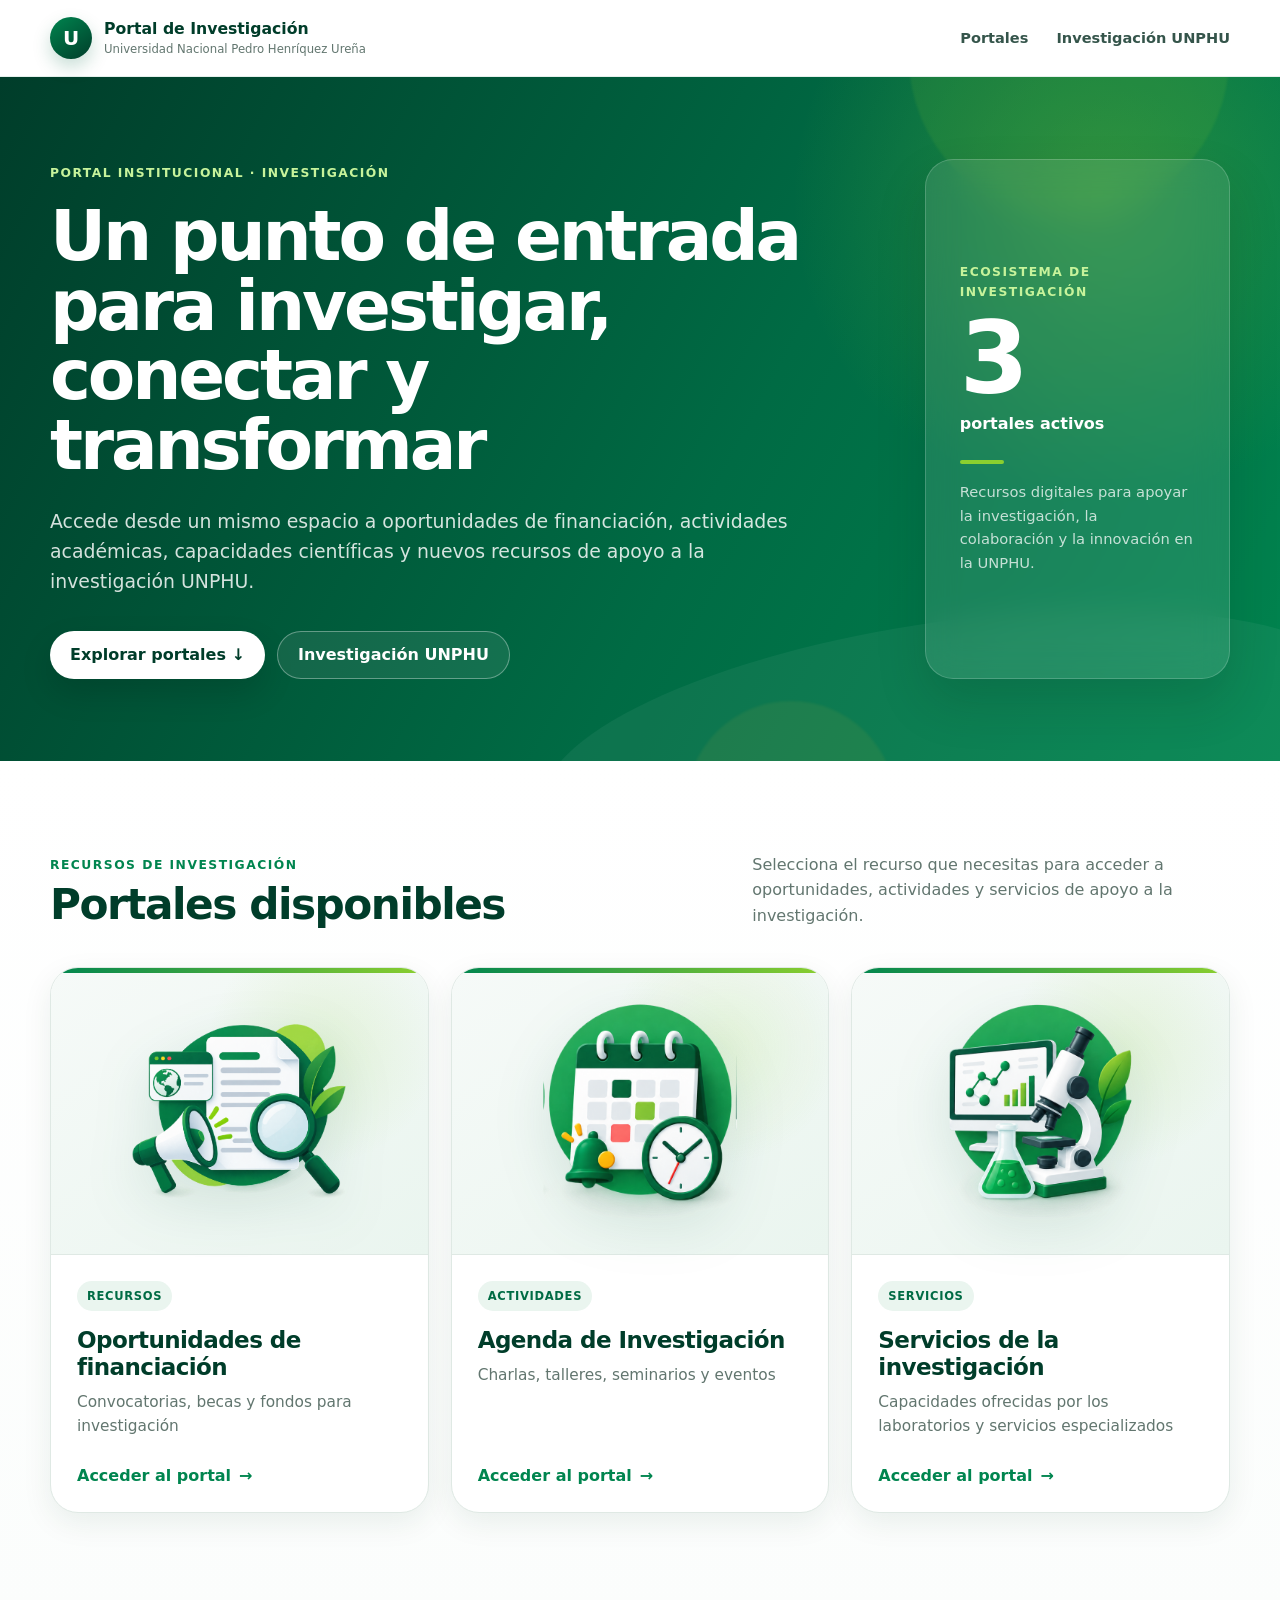
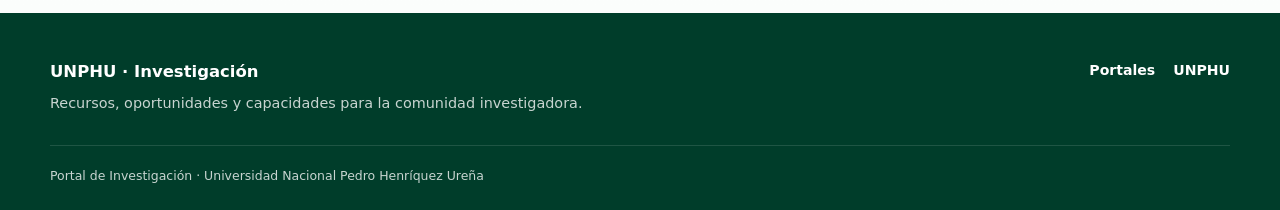
==== index.html @ 7eee3063 "Rename index.html.html to index.html" ====
<!DOCTYPE html>
<html lang="es">
<head>
    <meta charset="UTF-8">
    <meta name="viewport" content="width=device-width, initial-scale=1.0">
    <meta name="theme-color" content="#006b44">
    <meta name="description" content="Portal de Investigación UNPHU: acceso a oportunidades, agenda y servicios para la comunidad investigadora.">
    <title>Portal de Investigación UNPHU</title>
    <link rel="stylesheet" href="css/styles.css">
</head>
<body>
    <header class="site-header">
        <div class="container header-inner">
            <a class="brand" href="#inicio" aria-label="Portal de Investigación UNPHU">
                <span class="brand-mark" aria-hidden="true">U</span>
                <span class="brand-copy">
                    <strong>Portal de Investigación</strong>
                    <small>Universidad Nacional Pedro Henríquez Ureña</small>
                </span>
            </a>

            <nav class="main-nav" aria-label="Navegación principal">
                <a href="#portales">Portales</a>
                <a href="https://unphu.edu.do/investigacion/" target="_blank" rel="noopener noreferrer">Investigación UNPHU</a>
            </nav>
        </div>
    </header>

    <main>
        <section class="hero" id="inicio">
            <div class="hero-glow hero-glow-one" aria-hidden="true"></div>
            <div class="hero-glow hero-glow-two" aria-hidden="true"></div>
            <div class="container hero-grid">
                <div class="hero-copy">
                    <span class="eyebrow">Portal institucional · Investigación</span>
                    <h1>Un punto de entrada para investigar, conectar y transformar</h1>
                    <p>
                        Accede desde un mismo espacio a oportunidades de financiación, actividades académicas,
                        capacidades científicas y nuevos recursos de apoyo a la investigación UNPHU.
                    </p>
                    <div class="hero-actions">
                        <a class="button button-primary" href="#portales">Explorar portales ↓</a>
                        <a class="button button-secondary" href="https://unphu.edu.do/investigacion/" target="_blank" rel="noopener noreferrer">Investigación UNPHU</a>
                    </div>
                </div>

                <aside class="hero-panel" aria-label="Resumen del portal">
                    <span class="panel-kicker">Ecosistema de investigación</span>
                    <strong class="panel-number" id="active-count">—</strong>
                    <span class="panel-label">portales activos</span>
                    <div class="panel-divider"></div>
                    <p>Recursos digitales para apoyar la investigación, la colaboración y la innovación en la UNPHU.</p>
                </aside>
            </div>
        </section>

        <section class="portal-section" id="portales">
            <div class="container">
                <div class="section-heading">
                    <div>
                        <span class="section-kicker">Recursos de investigación</span>
                        <h2>Portales disponibles</h2>
                    </div>
                    <p>Selecciona el recurso que necesitas para acceder a oportunidades, actividades y servicios de apoyo a la investigación.</p>
                </div>

                <div class="portal-grid" id="portal-grid" aria-live="polite"></div>
                <noscript>
                    <p class="empty-state">Activa JavaScript para visualizar los portales disponibles.</p>
                </noscript>
            </div>
        </section>
    </main>

    <footer class="site-footer">
        <div class="container footer-grid">
            <div>
                <strong>UNPHU · Investigación</strong>
                <p>Recursos, oportunidades y capacidades para la comunidad investigadora.</p>
            </div>
            <div class="footer-links">
                <a href="#portales">Portales</a>
                <a href="https://unphu.edu.do/" target="_blank" rel="noopener noreferrer">UNPHU</a>
            </div>
        </div>
        <div class="container footer-bottom">
            <span>Portal de Investigación · Universidad Nacional Pedro Henríquez Ureña</span>
        </div>
    </footer>

    <script src="js/portales.generated.js"></script>
    <script src="js/app.js"></script>
</body>
</html>
---- css/styles.css ----
:root {
    --green-950: #003d2a;
    --green-900: #00563a;
    --green-800: #006b44;
    --green-700: #00854f;
    --green-600: #10a460;
    --lime: #8bcf2f;
    --yellow: #f7b921;
    --ink: #17352b;
    --muted: #62766f;
    --line: #dfe9e4;
    --surface: #ffffff;
    --surface-soft: #f4f8f6;
    --surface-green: #eaf5ef;
    --shadow-sm: 0 10px 30px rgba(0, 61, 42, 0.08);
    --shadow-lg: 0 24px 64px rgba(0, 61, 42, 0.15);
    --radius-lg: 28px;
    --radius-md: 20px;
    --radius-sm: 12px;
    --max-width: 1180px;
}

* {
    box-sizing: border-box;
}

html {
    scroll-behavior: smooth;
}

body {
    margin: 0;
    color: var(--ink);
    background: var(--surface);
    font-family: Inter, ui-sans-serif, system-ui, -apple-system, BlinkMacSystemFont, "Segoe UI", sans-serif;
    line-height: 1.6;
}

a {
    color: inherit;
}

img {
    max-width: 100%;
    display: block;
}

.container {
    width: min(calc(100% - 40px), var(--max-width));
    margin-inline: auto;
}

.site-header {
    position: sticky;
    top: 0;
    z-index: 50;
    background: rgba(255, 255, 255, 0.94);
    border-bottom: 1px solid rgba(0, 107, 68, 0.10);
    backdrop-filter: blur(16px);
}

.header-inner {
    min-height: 76px;
    display: flex;
    align-items: center;
    justify-content: space-between;
    gap: 24px;
}

.brand {
    display: inline-flex;
    align-items: center;
    gap: 12px;
    text-decoration: none;
}

.brand-mark {
    width: 42px;
    height: 42px;
    display: grid;
    place-items: center;
    border-radius: 50%;
    color: #fff;
    background: linear-gradient(145deg, var(--green-700), var(--green-950));
    font-weight: 900;
    font-size: 1.25rem;
    box-shadow: 0 8px 18px rgba(0, 107, 68, 0.22);
}

.brand-copy {
    display: grid;
    line-height: 1.2;
}

.brand-copy strong {
    color: var(--green-950);
    font-size: 0.98rem;
}

.brand-copy small {
    color: var(--muted);
    margin-top: 3px;
    font-size: 0.73rem;
}

.main-nav {
    display: flex;
    align-items: center;
    gap: 28px;
    font-size: 0.91rem;
    font-weight: 700;
}

.main-nav a {
    text-decoration: none;
    color: #35554b;
    transition: color 0.2s ease;
}

.main-nav a:hover,
.main-nav a:focus-visible {
    color: var(--green-700);
}

.hero {
    position: relative;
    overflow: hidden;
    color: #fff;
    background:
        radial-gradient(circle at 86% 18%, rgba(139, 207, 47, 0.27), transparent 25%),
        linear-gradient(118deg, var(--green-950) 0%, var(--green-800) 57%, var(--green-700) 100%);
}

.hero::after {
    content: "";
    position: absolute;
    inset: auto -7vw -120px 42%;
    height: 260px;
    border-radius: 50%;
    background: rgba(255, 255, 255, 0.05);
    transform: rotate(-8deg);
}

.hero-glow {
    position: absolute;
    border-radius: 50%;
    filter: blur(1px);
    opacity: 0.7;
    pointer-events: none;
}

.hero-glow-one {
    width: 320px;
    height: 320px;
    right: 4%;
    top: -180px;
    background: rgba(139, 207, 47, 0.16);
}

.hero-glow-two {
    width: 210px;
    height: 210px;
    right: 30%;
    bottom: -150px;
    background: rgba(247, 185, 33, 0.10);
}

.hero-grid {
    position: relative;
    z-index: 2;
    min-height: 490px;
    display: grid;
    grid-template-columns: minmax(0, 1.45fr) minmax(280px, 0.55fr);
    align-items: center;
    gap: 70px;
    padding-block: 82px;
}

.eyebrow,
.section-kicker,
.panel-kicker {
    display: inline-block;
    font-size: 0.77rem;
    letter-spacing: 0.12em;
    text-transform: uppercase;
    font-weight: 800;
}

.eyebrow {
    color: #c7f39b;
    margin-bottom: 18px;
}

.hero h1 {
    max-width: 820px;
    margin: 0;
    font-size: clamp(2.5rem, 5.4vw, 5.1rem);
    line-height: 1.01;
    letter-spacing: -0.045em;
    font-weight: 850;
}

.hero-copy > p {
    max-width: 760px;
    margin: 25px 0 0;
    color: rgba(255, 255, 255, 0.83);
    font-size: clamp(1rem, 1.65vw, 1.18rem);
}

.hero-actions {
    display: flex;
    flex-wrap: wrap;
    gap: 12px;
    margin-top: 34px;
}

.button {
    min-height: 48px;
    display: inline-flex;
    align-items: center;
    justify-content: center;
    padding: 0 20px;
    border-radius: 999px;
    text-decoration: none;
    font-weight: 800;
    transition: transform 0.2s ease, box-shadow 0.2s ease, background 0.2s ease;
}

.button:hover {
    transform: translateY(-2px);
}

.button-primary {
    color: var(--green-950);
    background: #fff;
    box-shadow: 0 14px 32px rgba(0, 0, 0, 0.14);
}

.button-secondary {
    color: #fff;
    border: 1px solid rgba(255, 255, 255, 0.34);
    background: rgba(255, 255, 255, 0.08);
}

.hero-panel {
    align-self: stretch;
    min-height: 285px;
    display: flex;
    flex-direction: column;
    justify-content: center;
    padding: 34px;
    border: 1px solid rgba(255, 255, 255, 0.18);
    border-radius: var(--radius-lg);
    background: rgba(255, 255, 255, 0.10);
    box-shadow: 0 24px 50px rgba(0, 37, 25, 0.16);
    backdrop-filter: blur(16px);
}

.panel-kicker {
    color: #c7f39b;
}

.panel-number {
    margin-top: 10px;
    font-size: clamp(3.8rem, 8vw, 6.2rem);
    line-height: 0.95;
    letter-spacing: -0.06em;
}

.panel-label {
    font-weight: 800;
    margin-top: 4px;
}

.panel-divider {
    width: 44px;
    height: 4px;
    margin: 24px 0 16px;
    border-radius: 999px;
    background: var(--lime);
}

.hero-panel p {
    margin: 0;
    color: rgba(255, 255, 255, 0.75);
    font-size: 0.92rem;
}

.portal-section {
    padding: 90px 0 100px;
    background: linear-gradient(#fff, #fbfdfc);
}

.section-heading {
    display: grid;
    grid-template-columns: minmax(0, 0.95fr) minmax(280px, 0.7fr);
    align-items: end;
    justify-content: space-between;
    gap: 54px;
    margin-bottom: 38px;
}

.section-kicker {
    color: var(--green-700);
    margin-bottom: 7px;
}

.section-heading h2,
.update-card h2 {
    margin: 0;
    color: var(--green-950);
    font-size: clamp(2rem, 3.3vw, 3.1rem);
    line-height: 1.1;
    letter-spacing: -0.035em;
}

.section-heading > p {
    margin: 0;
    color: var(--muted);
}

.portal-grid {
    display: grid;
    grid-template-columns: repeat(3, minmax(0, 1fr));
    gap: 22px;
}

.portal-card {
    position: relative;
    min-width: 0;
    display: flex;
    flex-direction: column;
    overflow: hidden;
    border: 1px solid var(--line);
    border-radius: var(--radius-lg);
    background: #fff;
    box-shadow: var(--shadow-sm);
    transition: transform 0.24s ease, box-shadow 0.24s ease, border-color 0.24s ease;
}

.portal-card:hover,
.portal-card:focus-within {
    transform: translateY(-7px);
    border-color: rgba(0, 133, 79, 0.32);
    box-shadow: var(--shadow-lg);
}

.portal-card.is-featured::before {
    content: "";
    position: absolute;
    z-index: 3;
    top: 0;
    left: 0;
    right: 0;
    height: 5px;
    background: linear-gradient(90deg, var(--green-700), var(--lime));
}

.card-visual {
    min-height: 270px;
    display: grid;
    place-items: center;
    padding: 28px;
    background:
        radial-gradient(circle at 72% 28%, rgba(139, 207, 47, 0.14), transparent 34%),
        linear-gradient(145deg, #f6faf8, var(--surface-green));
    border-bottom: 1px solid var(--line);
}

.card-visual img {
    width: min(100%, 270px);
    height: 230px;
    object-fit: contain;
    filter: drop-shadow(0 18px 28px rgba(0, 86, 58, 0.12));
    transition: transform 0.28s ease;
}

.portal-card:hover .card-visual img {
    transform: translateY(-4px) scale(1.02);
}

.card-content {
    flex: 1;
    display: flex;
    flex-direction: column;
    padding: 26px 26px 24px;
}

.card-category {
    align-self: flex-start;
    display: inline-flex;
    padding: 6px 10px;
    border-radius: 999px;
    color: var(--green-800);
    background: var(--surface-green);
    font-size: 0.72rem;
    font-weight: 850;
    letter-spacing: 0.06em;
    text-transform: uppercase;
}

.card-title {
    margin: 16px 0 9px;
    color: var(--green-950);
    font-size: 1.44rem;
    line-height: 1.16;
    letter-spacing: -0.025em;
}

.card-description {
    margin: 0;
    color: var(--muted);
    font-size: 0.96rem;
}

.card-link {
    margin-top: auto;
    padding-top: 24px;
    display: inline-flex;
    align-items: center;
    gap: 8px;
    color: var(--green-700);
    text-decoration: none;
    font-weight: 850;
}

.card-link span {
    transition: transform 0.2s ease;
}

.card-link:hover span,
.card-link:focus-visible span {
    transform: translateX(4px);
}

.empty-state {
    grid-column: 1 / -1;
    margin: 0;
    padding: 34px;
    border: 1px dashed #b9cdc3;
    border-radius: var(--radius-md);
    text-align: center;
    color: var(--muted);
    background: var(--surface-soft);
}

.update-section {
    padding: 0 0 100px;
    background: #fbfdfc;
}

.update-card {
    display: grid;
    grid-template-columns: auto minmax(0, 1fr) auto;
    align-items: center;
    gap: 28px;
    padding: 34px 38px;
    border-radius: var(--radius-lg);
    color: var(--ink);
    background: var(--surface-green);
    border: 1px solid #d4e9dd;
}

.update-icon {
    width: 68px;
    height: 68px;
    display: grid;
    place-items: center;
    flex: 0 0 auto;
    border-radius: 20px;
    color: #fff;
    background: linear-gradient(145deg, var(--green-700), var(--green-950));
    font-size: 2rem;
    font-weight: 900;
    box-shadow: 0 14px 30px rgba(0, 107, 68, 0.18);
}

.update-card h2 {
    margin-top: 2px;
    font-size: clamp(1.55rem, 2.5vw, 2.35rem);
}

.update-card p {
    margin: 10px 0 0;
    color: var(--muted);
}

.update-meta {
    min-width: 150px;
    padding-left: 25px;
    border-left: 1px solid #c8ded2;
}

.update-meta span,
.update-meta strong {
    display: block;
}

.update-meta span {
    color: var(--muted);
    font-size: 0.78rem;
}

.update-meta strong {
    margin-top: 4px;
    color: var(--green-950);
    font-size: 0.95rem;
}

.site-footer {
    padding: 46px 0 24px;
    color: rgba(255, 255, 255, 0.78);
    background: var(--green-950);
}

.footer-grid {
    display: flex;
    align-items: flex-start;
    justify-content: space-between;
    gap: 35px;
    padding-bottom: 30px;
}

.footer-grid strong {
    color: #fff;
    font-size: 1.03rem;
}

.footer-grid p {
    max-width: 540px;
    margin: 6px 0 0;
    font-size: 0.9rem;
}

.footer-links {
    display: flex;
    flex-wrap: wrap;
    gap: 18px;
}

.footer-links a {
    color: #fff;
    font-size: 0.88rem;
    font-weight: 700;
    text-decoration: none;
}

.footer-bottom {
    display: flex;
    justify-content: space-between;
    gap: 20px;
    padding-top: 20px;
    border-top: 1px solid rgba(255, 255, 255, 0.12);
    font-size: 0.78rem;
}

@media (max-width: 980px) {
    .hero-grid {
        grid-template-columns: 1fr;
        gap: 32px;
        padding-block: 68px;
    }

    .hero-panel {
        min-height: 0;
        max-width: 450px;
    }

    .portal-grid {
        grid-template-columns: repeat(2, minmax(0, 1fr));
    }

    .section-heading {
        grid-template-columns: 1fr;
        gap: 14px;
    }

    .update-card {
        grid-template-columns: auto 1fr;
    }

    .update-meta {
        grid-column: 2;
        padding-left: 0;
        border-left: 0;
    }
}

@media (max-width: 720px) {
    .container {
        width: min(calc(100% - 28px), var(--max-width));
    }

    .header-inner {
        min-height: 68px;
    }

    .brand-copy small,
    .main-nav a:last-child {
        display: none;
    }

    .main-nav {
        gap: 12px;
    }

    .hero-grid {
        min-height: 0;
        padding-block: 55px 62px;
    }

    .hero h1 {
        font-size: clamp(2.35rem, 11vw, 4rem);
    }

    .hero-actions {
        flex-direction: column;
        align-items: stretch;
    }

    .button {
        width: 100%;
    }

    .hero-panel {
        padding: 28px;
    }

    .portal-section {
        padding: 68px 0 74px;
    }

    .portal-grid {
        grid-template-columns: 1fr;
    }

    .card-visual {
        min-height: 240px;
    }

    .update-section {
        padding-bottom: 70px;
    }

    .update-card {
        grid-template-columns: 1fr;
        padding: 28px;
    }

    .update-meta {
        grid-column: auto;
    }

    .footer-grid,
    .footer-bottom {
        flex-direction: column;
    }
}

@media (prefers-reduced-motion: reduce) {
    html {
        scroll-behavior: auto;
    }

    *,
    *::before,
    *::after {
        transition-duration: 0.01ms !important;
        animation-duration: 0.01ms !important;
        animation-iteration-count: 1 !important;
    }
}
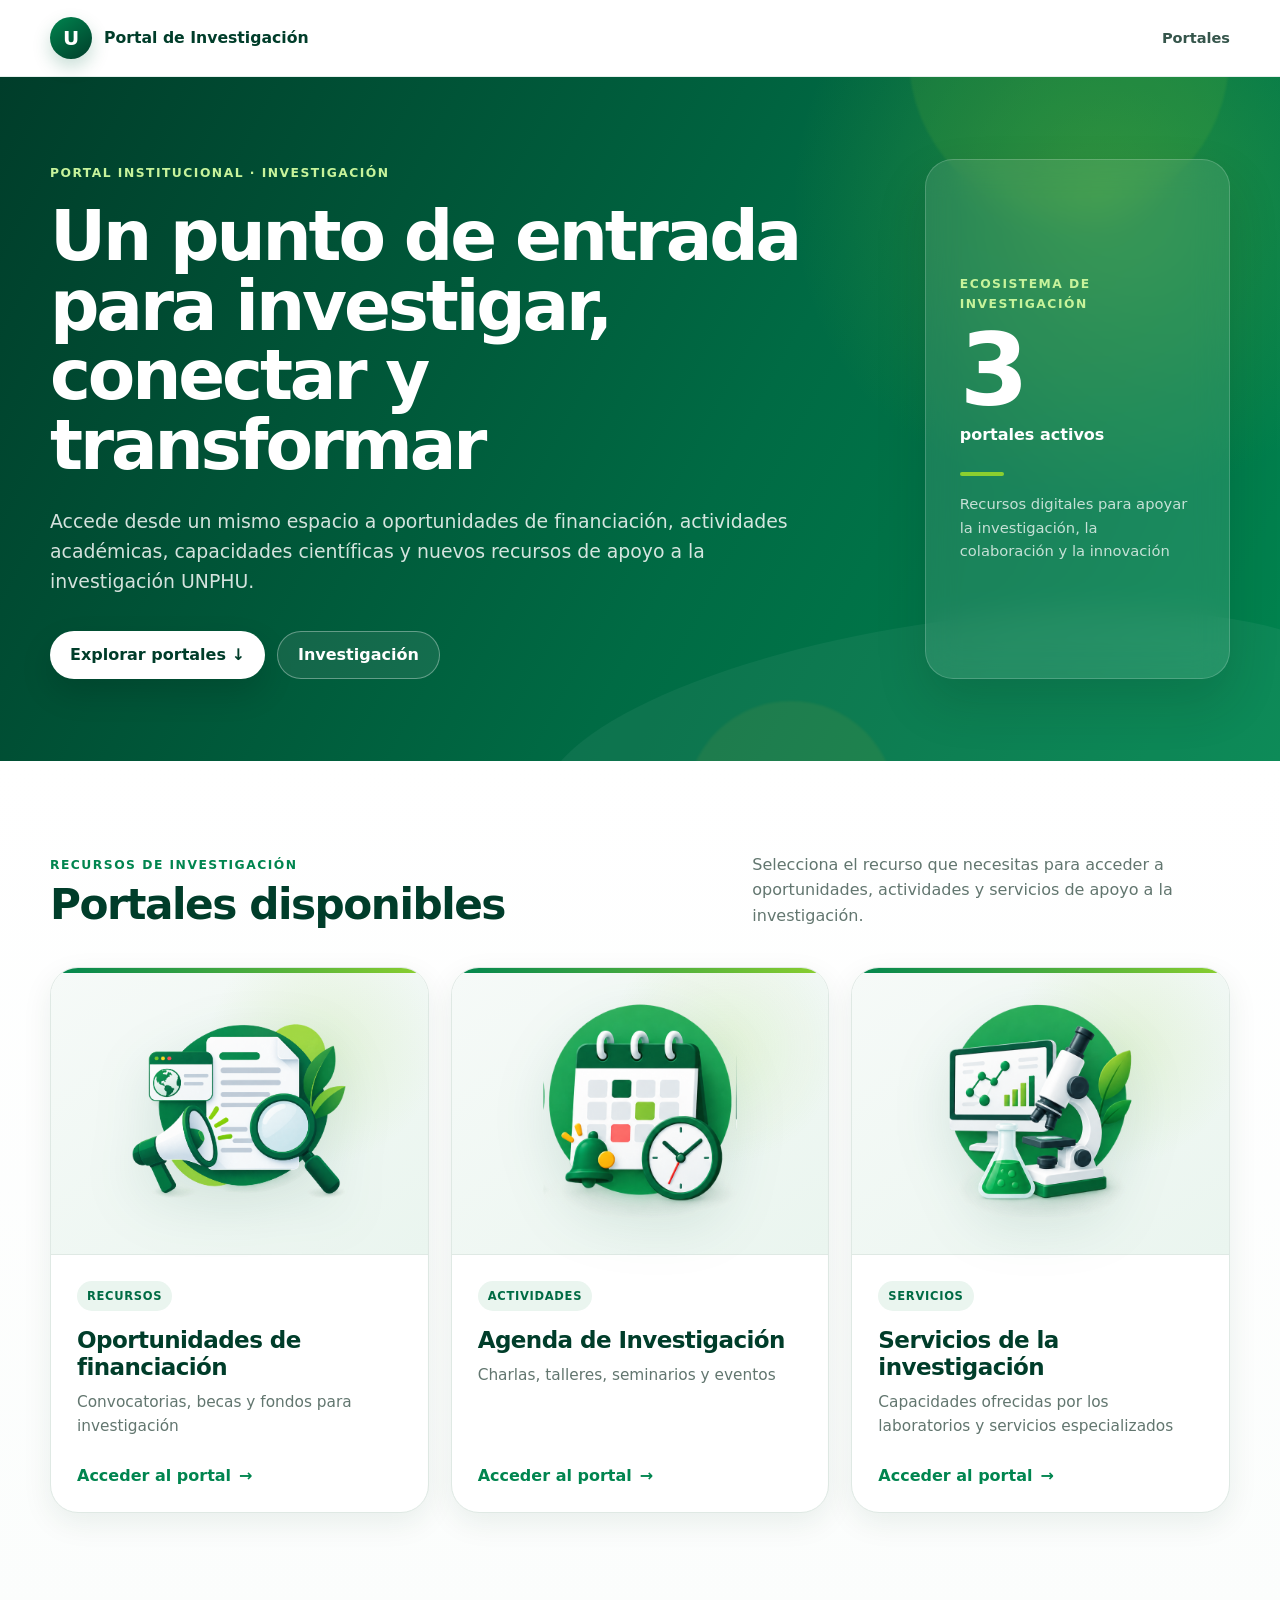
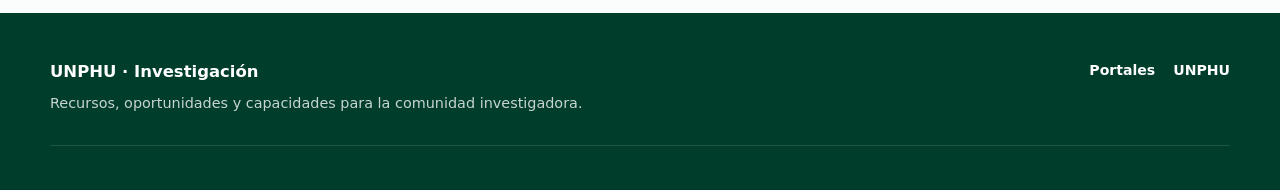
==== commit 753ee1d3: "Update meta description and brand labels in index.html" ====
--- a/index.html
+++ b/index.html
@@ -4,24 +4,24 @@
     <meta charset="UTF-8">
     <meta name="viewport" content="width=device-width, initial-scale=1.0">
     <meta name="theme-color" content="#006b44">
-    <meta name="description" content="Portal de Investigación UNPHU: acceso a oportunidades, agenda y servicios para la comunidad investigadora.">
-    <title>Portal de Investigación UNPHU</title>
+    <meta name="description" content="Portal de Investigación: acceso a oportunidades, agenda y servicios para la comunidad investigadora.">
+
     <link rel="stylesheet" href="css/styles.css">
 </head>
 <body>
     <header class="site-header">
         <div class="container header-inner">
-            <a class="brand" href="#inicio" aria-label="Portal de Investigación UNPHU">
+            <a class="brand" href="#inicio" aria-label="Portal de Investigación ">
                 <span class="brand-mark" aria-hidden="true">U</span>
                 <span class="brand-copy">
                     <strong>Portal de Investigación</strong>
-                    <small>Universidad Nacional Pedro Henríquez Ureña</small>
+
                 </span>
             </a>
 
             <nav class="main-nav" aria-label="Navegación principal">
                 <a href="#portales">Portales</a>
-                <a href="https://unphu.edu.do/investigacion/" target="_blank" rel="noopener noreferrer">Investigación UNPHU</a>
+      
             </nav>
         </div>
     </header>
@@ -40,7 +40,7 @@
                     </p>
                     <div class="hero-actions">
                         <a class="button button-primary" href="#portales">Explorar portales ↓</a>
-                        <a class="button button-secondary" href="https://unphu.edu.do/investigacion/" target="_blank" rel="noopener noreferrer">Investigación UNPHU</a>
+                        <a class="button button-secondary" href="https://unphu.edu.do/investigacion/" target="_blank" rel="noopener noreferrer">Investigación</a>
                     </div>
                 </div>
 
@@ -49,7 +49,7 @@
                     <strong class="panel-number" id="active-count">—</strong>
                     <span class="panel-label">portales activos</span>
                     <div class="panel-divider"></div>
-                    <p>Recursos digitales para apoyar la investigación, la colaboración y la innovación en la UNPHU.</p>
+                    <p>Recursos digitales para apoyar la investigación, la colaboración y la innovación </p>
                 </aside>
             </div>
         </section>
@@ -84,7 +84,7 @@
             </div>
         </div>
         <div class="container footer-bottom">
-            <span>Portal de Investigación · Universidad Nacional Pedro Henríquez Ureña</span>
+
         </div>
     </footer>
 
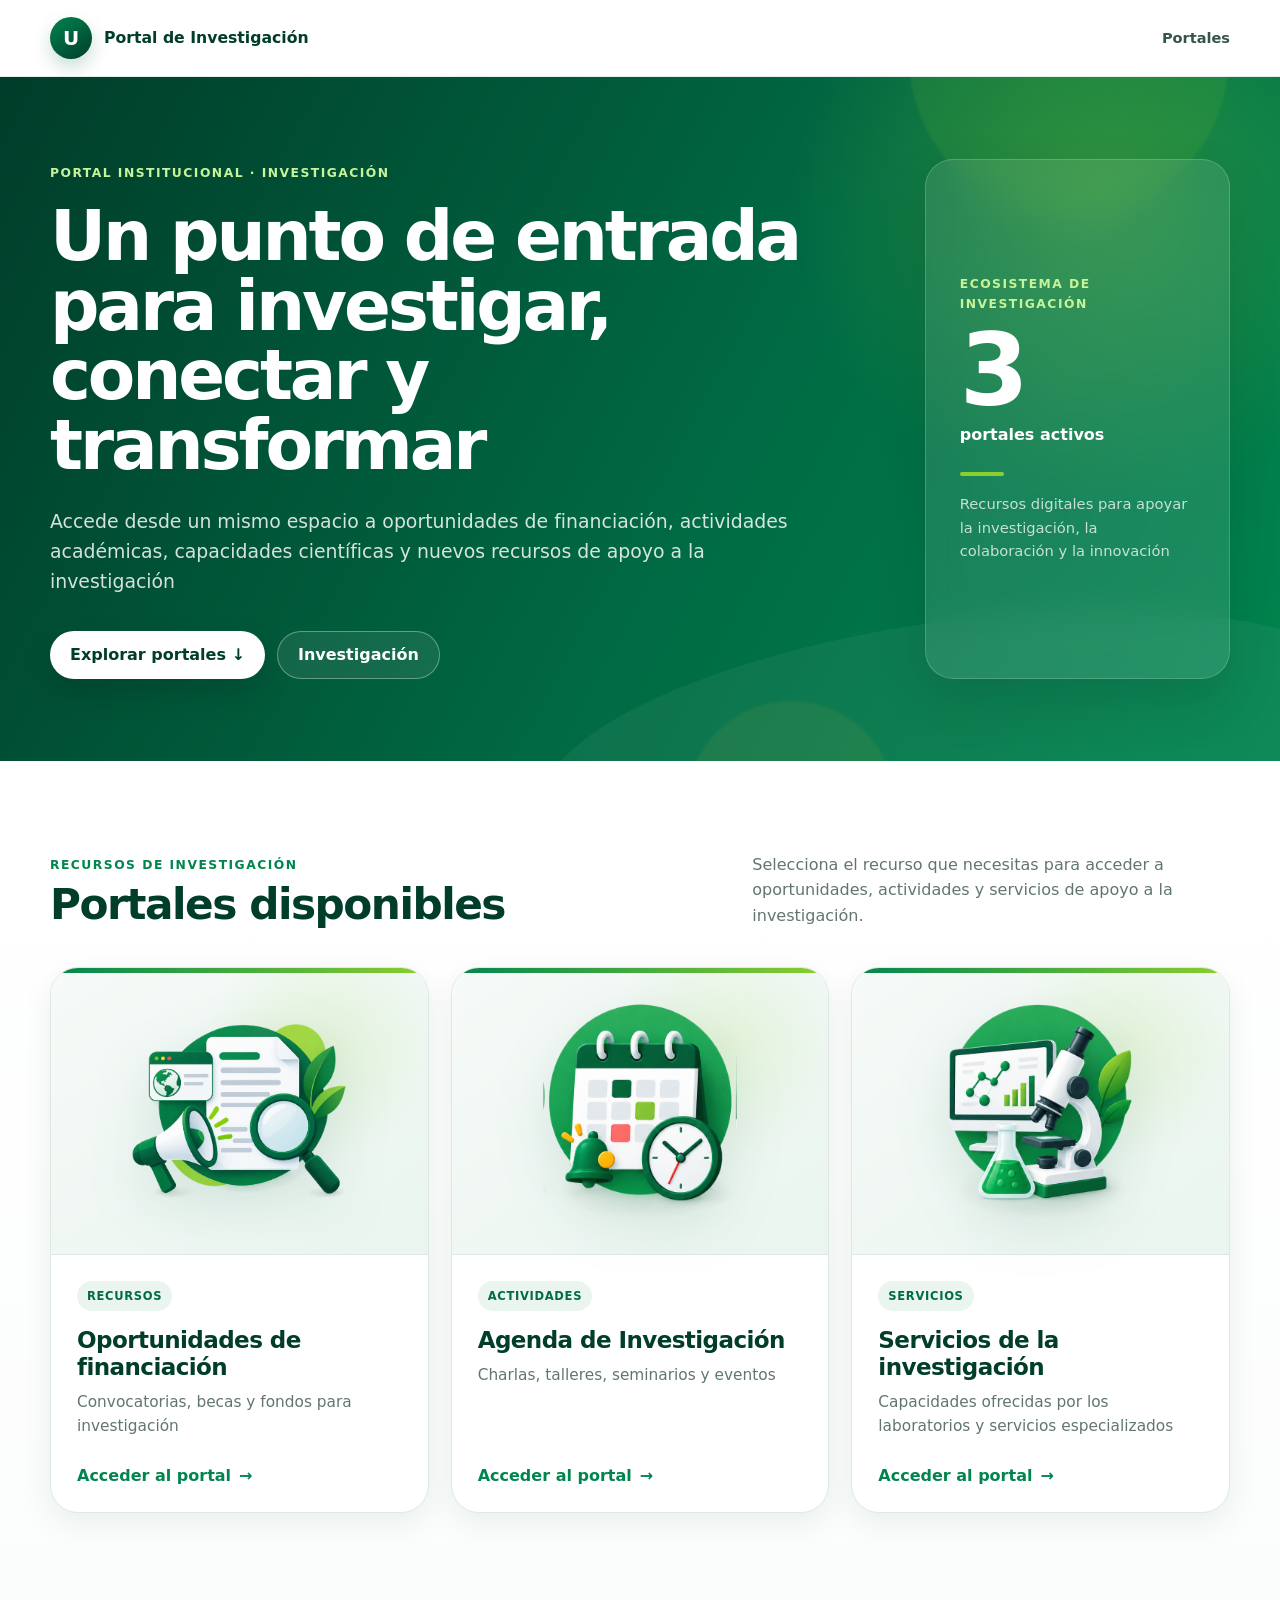
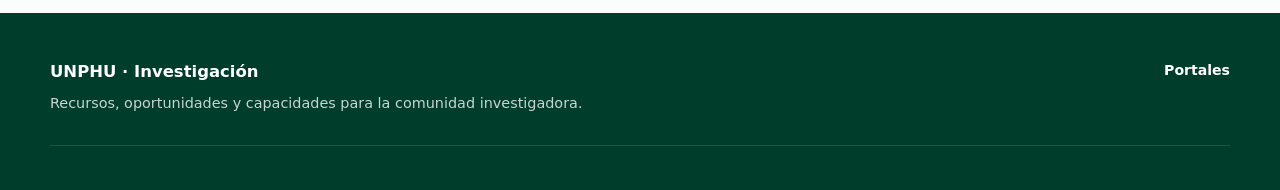
==== commit 02e9586a: "Remove UNPHU link from footer Removed the UNPHU link from the footer section." ====
--- a/index.html
+++ b/index.html
@@ -36,7 +36,7 @@
                     <h1>Un punto de entrada para investigar, conectar y transformar</h1>
                     <p>
                         Accede desde un mismo espacio a oportunidades de financiación, actividades académicas,
-                        capacidades científicas y nuevos recursos de apoyo a la investigación UNPHU.
+                        capacidades científicas y nuevos recursos de apoyo a la investigación
                     </p>
                     <div class="hero-actions">
                         <a class="button button-primary" href="#portales">Explorar portales ↓</a>
@@ -80,7 +80,6 @@
             </div>
             <div class="footer-links">
                 <a href="#portales">Portales</a>
-                <a href="https://unphu.edu.do/" target="_blank" rel="noopener noreferrer">UNPHU</a>
             </div>
         </div>
         <div class="container footer-bottom">
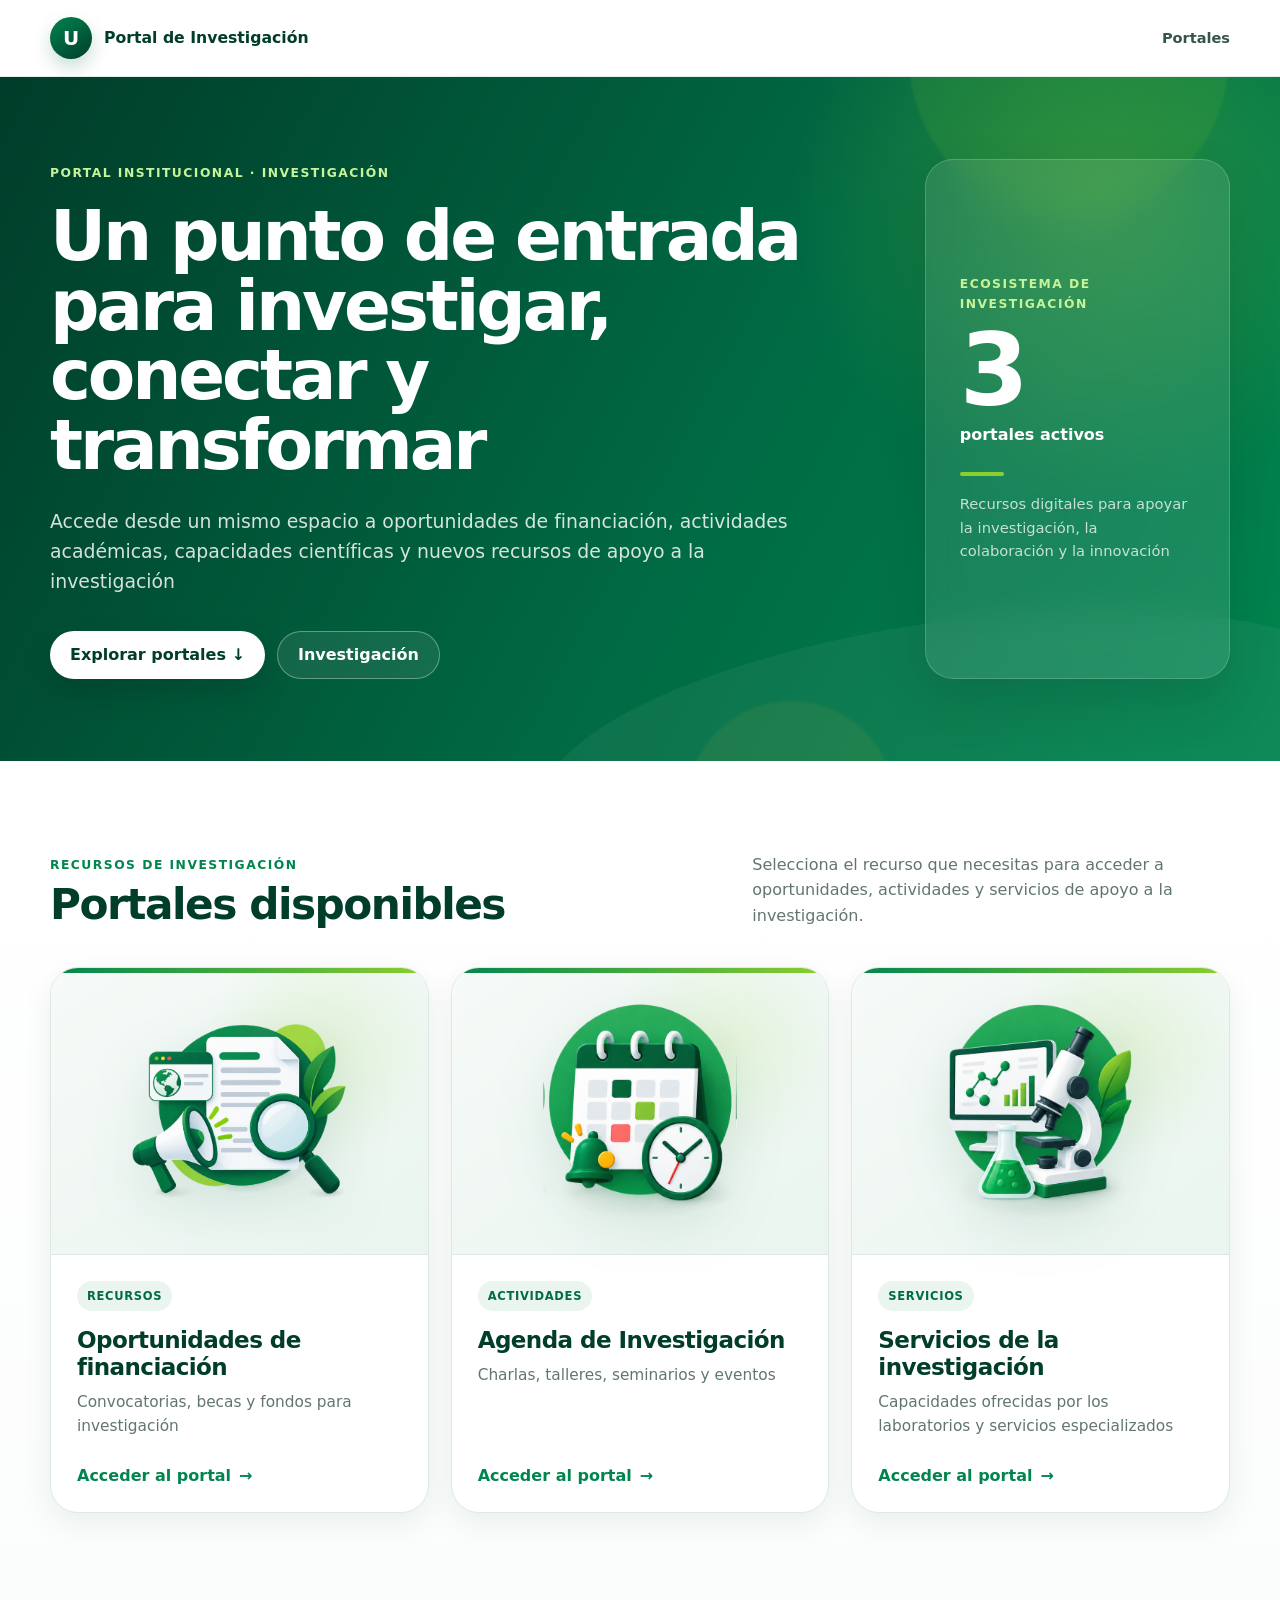
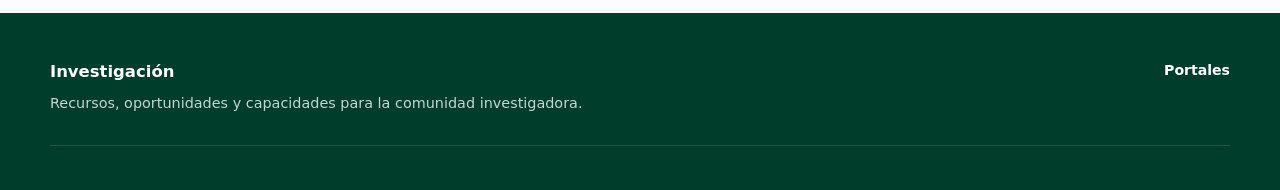
==== commit 981398f4: "Remove 'UNPHU' from footer text" ====
--- a/index.html
+++ b/index.html
@@ -75,7 +75,7 @@
     <footer class="site-footer">
         <div class="container footer-grid">
             <div>
-                <strong>UNPHU · Investigación</strong>
+                <strong> Investigación</strong>
                 <p>Recursos, oportunidades y capacidades para la comunidad investigadora.</p>
             </div>
             <div class="footer-links">
